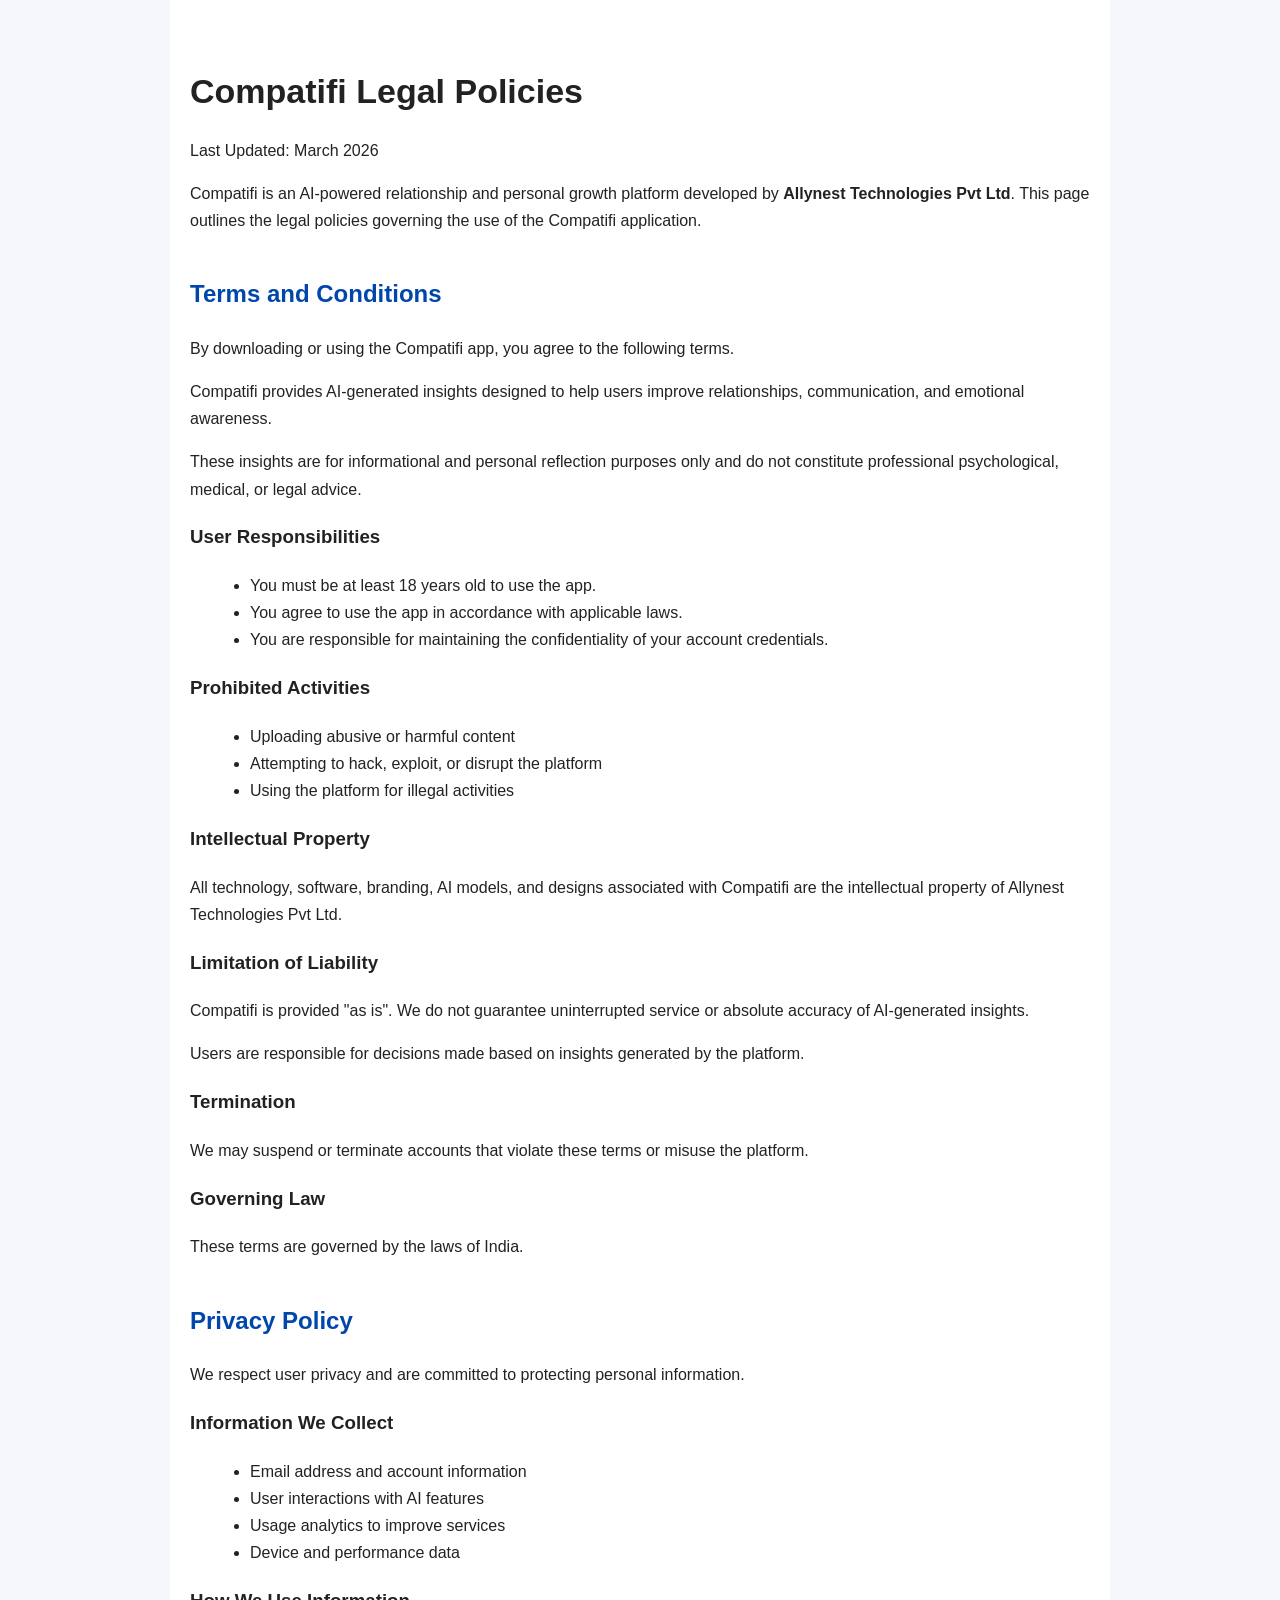
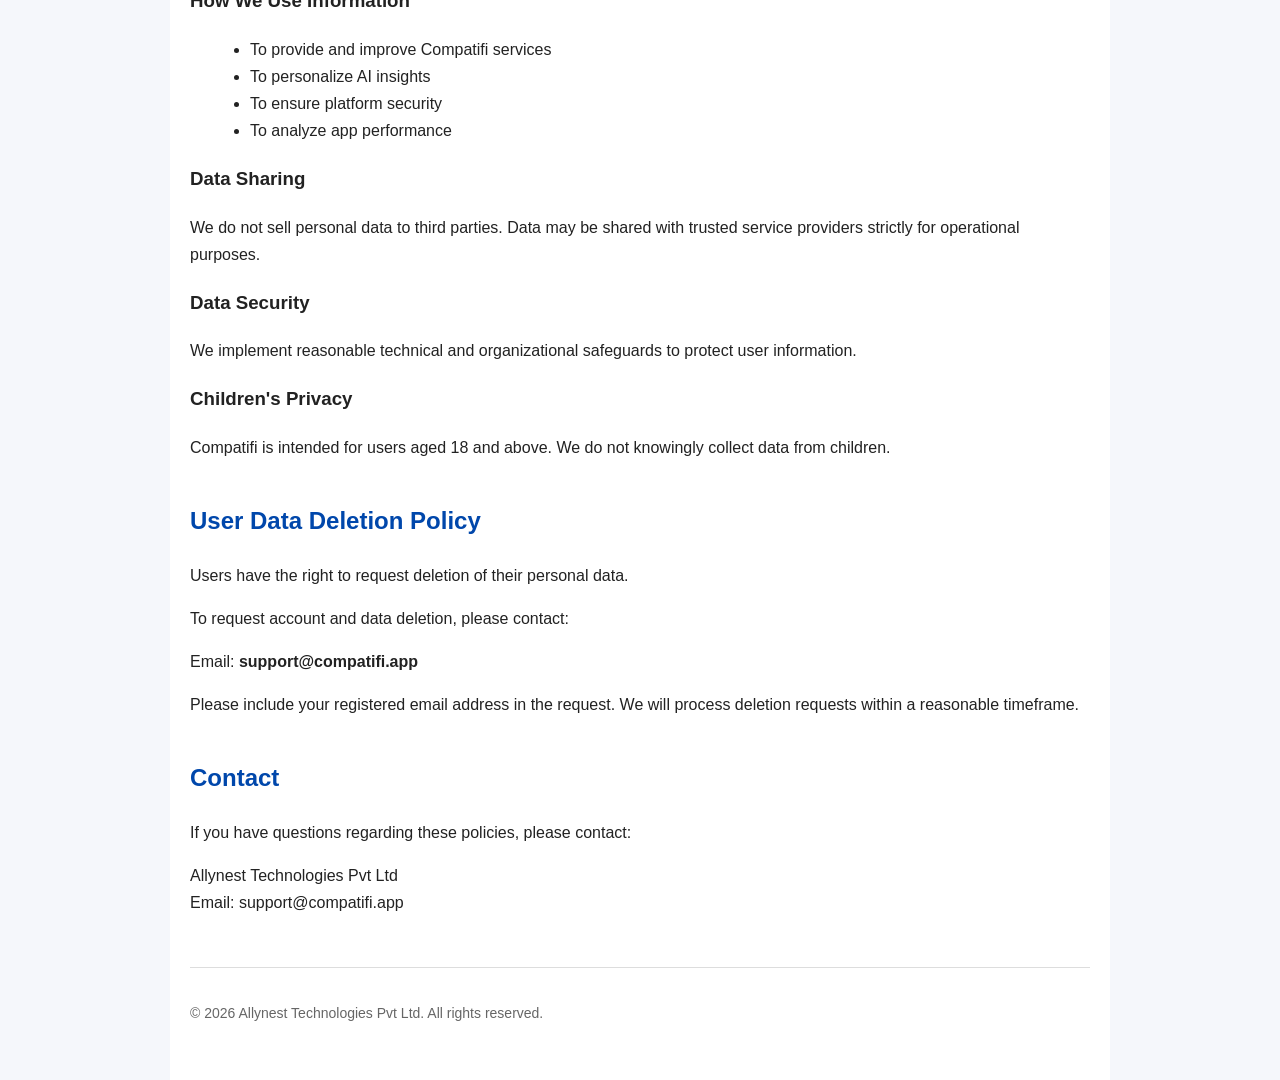
==== legal.html @ 257a2858 "add legel and product" ====
<!DOCTYPE html>
<html lang="en">
<head>

<meta charset="UTF-8">
<meta name="viewport" content="width=device-width, initial-scale=1.0">

<title>Compatifi Legal Policies | AllyNest Technologies</title>

<meta name="description" content="Privacy Policy, Terms & Conditions, and Data Deletion Policy for Compatifi app developed by Allynest Technologies Pvt Ltd">

<style>

body{
font-family:Arial, sans-serif;
line-height:1.7;
margin:0;
padding:0;
background:#f5f7fb;
color:#222;
}

.container{
max-width:900px;
margin:auto;
padding:40px 20px;
background:white;
}

h1{
font-size:34px;
margin-bottom:10px;
}

h2{
margin-top:40px;
color:#0047ab;
}

p{
margin-bottom:15px;
}

ul{
margin-left:20px;
margin-bottom:15px;
}

footer{
margin-top:50px;
padding-top:20px;
border-top:1px solid #ddd;
font-size:14px;
color:#666;
}

</style>

</head>

<body>

<div class="container">

<h1>Compatifi Legal Policies</h1>

<p>Last Updated: March 2026</p>

<p>
Compatifi is an AI-powered relationship and personal growth platform developed by <strong>Allynest Technologies Pvt Ltd</strong>.
This page outlines the legal policies governing the use of the Compatifi application.
</p>

<!-- TERMS AND CONDITIONS -->

<h2>Terms and Conditions</h2>

<p>
By downloading or using the Compatifi app, you agree to the following terms.
</p>

<p>
Compatifi provides AI-generated insights designed to help users improve relationships,
communication, and emotional awareness.
</p>

<p>
These insights are for informational and personal reflection purposes only and
do not constitute professional psychological, medical, or legal advice.
</p>

<h3>User Responsibilities</h3>

<ul>
<li>You must be at least 18 years old to use the app.</li>
<li>You agree to use the app in accordance with applicable laws.</li>
<li>You are responsible for maintaining the confidentiality of your account credentials.</li>
</ul>

<h3>Prohibited Activities</h3>

<ul>
<li>Uploading abusive or harmful content</li>
<li>Attempting to hack, exploit, or disrupt the platform</li>
<li>Using the platform for illegal activities</li>
</ul>

<h3>Intellectual Property</h3>

<p>
All technology, software, branding, AI models, and designs associated with Compatifi
are the intellectual property of Allynest Technologies Pvt Ltd.
</p>

<h3>Limitation of Liability</h3>

<p>
Compatifi is provided "as is". We do not guarantee uninterrupted service or
absolute accuracy of AI-generated insights.
</p>

<p>
Users are responsible for decisions made based on insights generated by the platform.
</p>

<h3>Termination</h3>

<p>
We may suspend or terminate accounts that violate these terms or misuse the platform.
</p>

<h3>Governing Law</h3>

<p>
These terms are governed by the laws of India.
</p>

<!-- PRIVACY POLICY -->

<h2>Privacy Policy</h2>

<p>
We respect user privacy and are committed to protecting personal information.
</p>

<h3>Information We Collect</h3>

<ul>
<li>Email address and account information</li>
<li>User interactions with AI features</li>
<li>Usage analytics to improve services</li>
<li>Device and performance data</li>
</ul>

<h3>How We Use Information</h3>

<ul>
<li>To provide and improve Compatifi services</li>
<li>To personalize AI insights</li>
<li>To ensure platform security</li>
<li>To analyze app performance</li>
</ul>

<h3>Data Sharing</h3>

<p>
We do not sell personal data to third parties.
Data may be shared with trusted service providers strictly for operational purposes.
</p>

<h3>Data Security</h3>

<p>
We implement reasonable technical and organizational safeguards
to protect user information.
</p>

<h3>Children's Privacy</h3>

<p>
Compatifi is intended for users aged 18 and above.
We do not knowingly collect data from children.
</p>

<!-- DATA DELETION -->

<h2>User Data Deletion Policy</h2>

<p>
Users have the right to request deletion of their personal data.
</p>

<p>
To request account and data deletion, please contact:
</p>

<p>
Email: <strong>support@compatifi.app</strong>
</p>

<p>
Please include your registered email address in the request.
We will process deletion requests within a reasonable timeframe.
</p>

<!-- CONTACT -->

<h2>Contact</h2>

<p>
If you have questions regarding these policies, please contact:
</p>

<p>
Allynest Technologies Pvt Ltd<br>
Email: support@compatifi.app
</p>

<footer>

<p>
© 2026 Allynest Technologies Pvt Ltd. All rights reserved.
</p>

</footer>

</div>

</body>
</html>
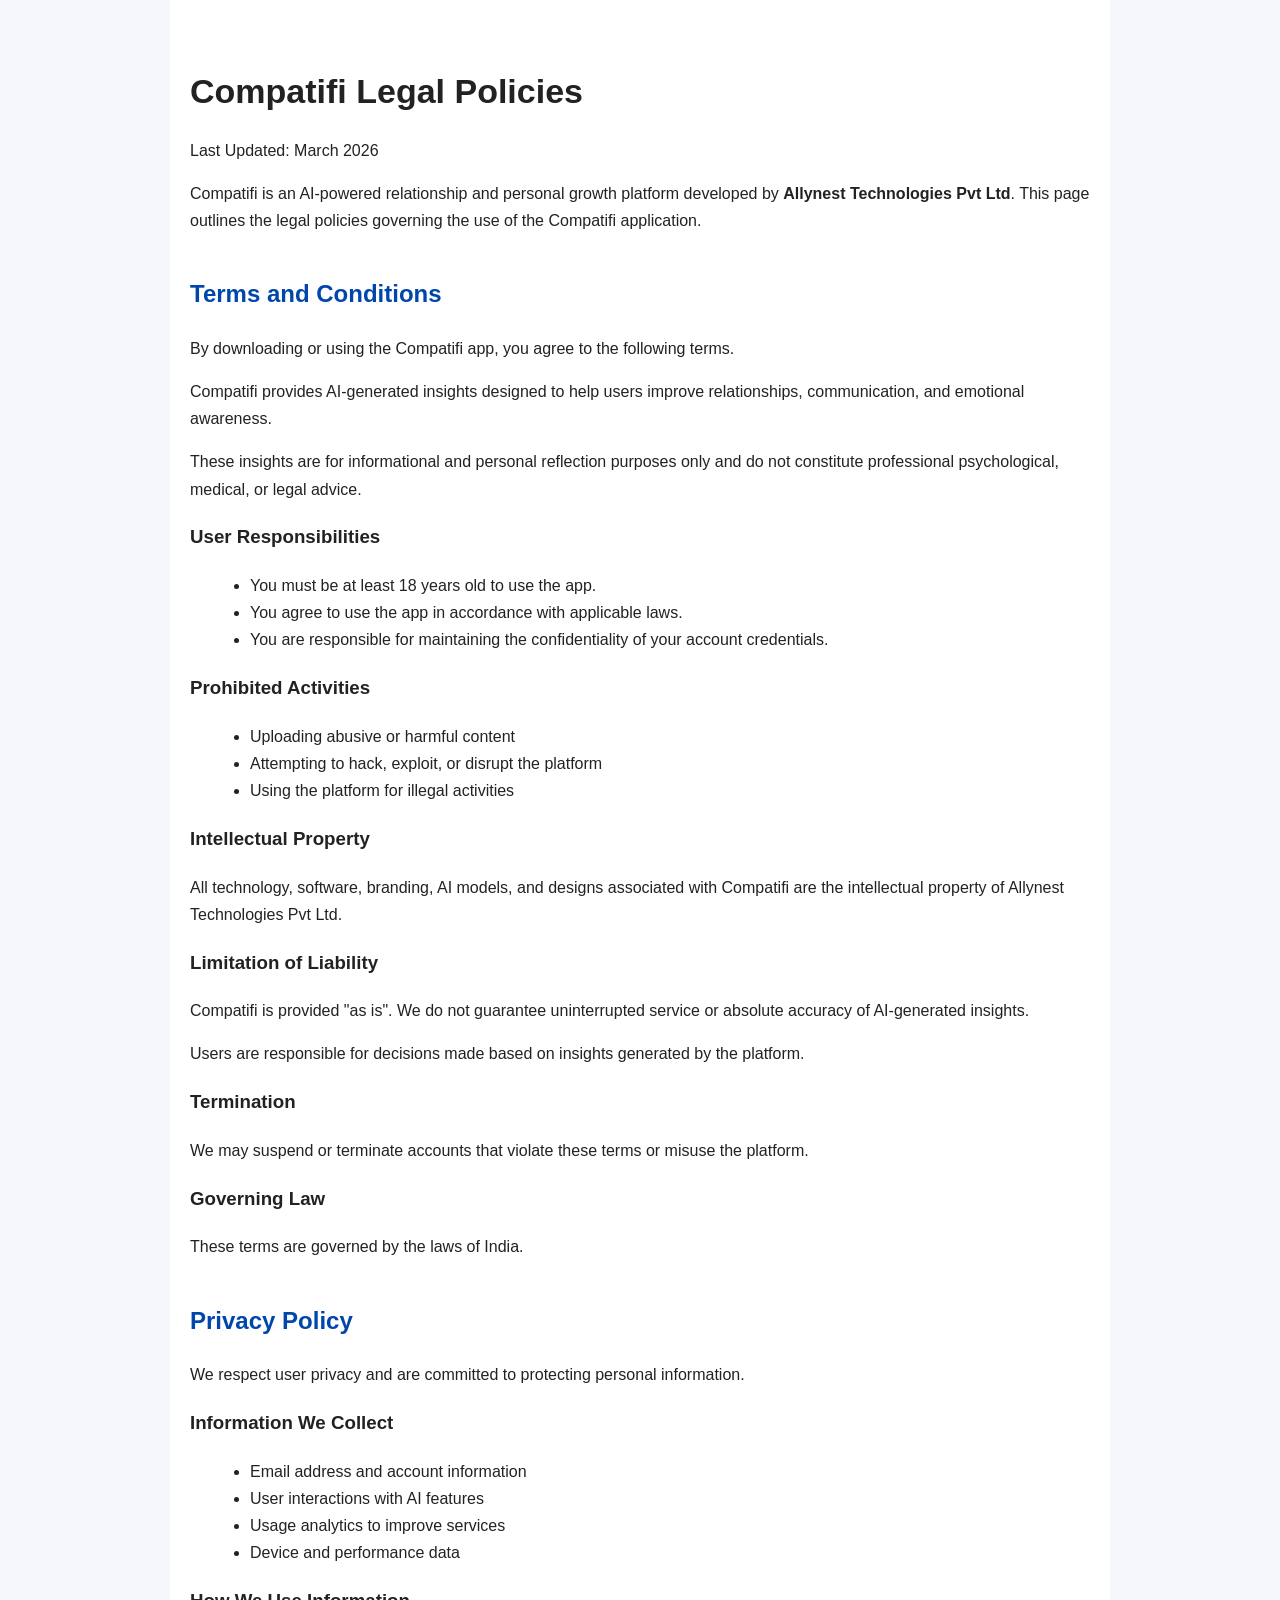
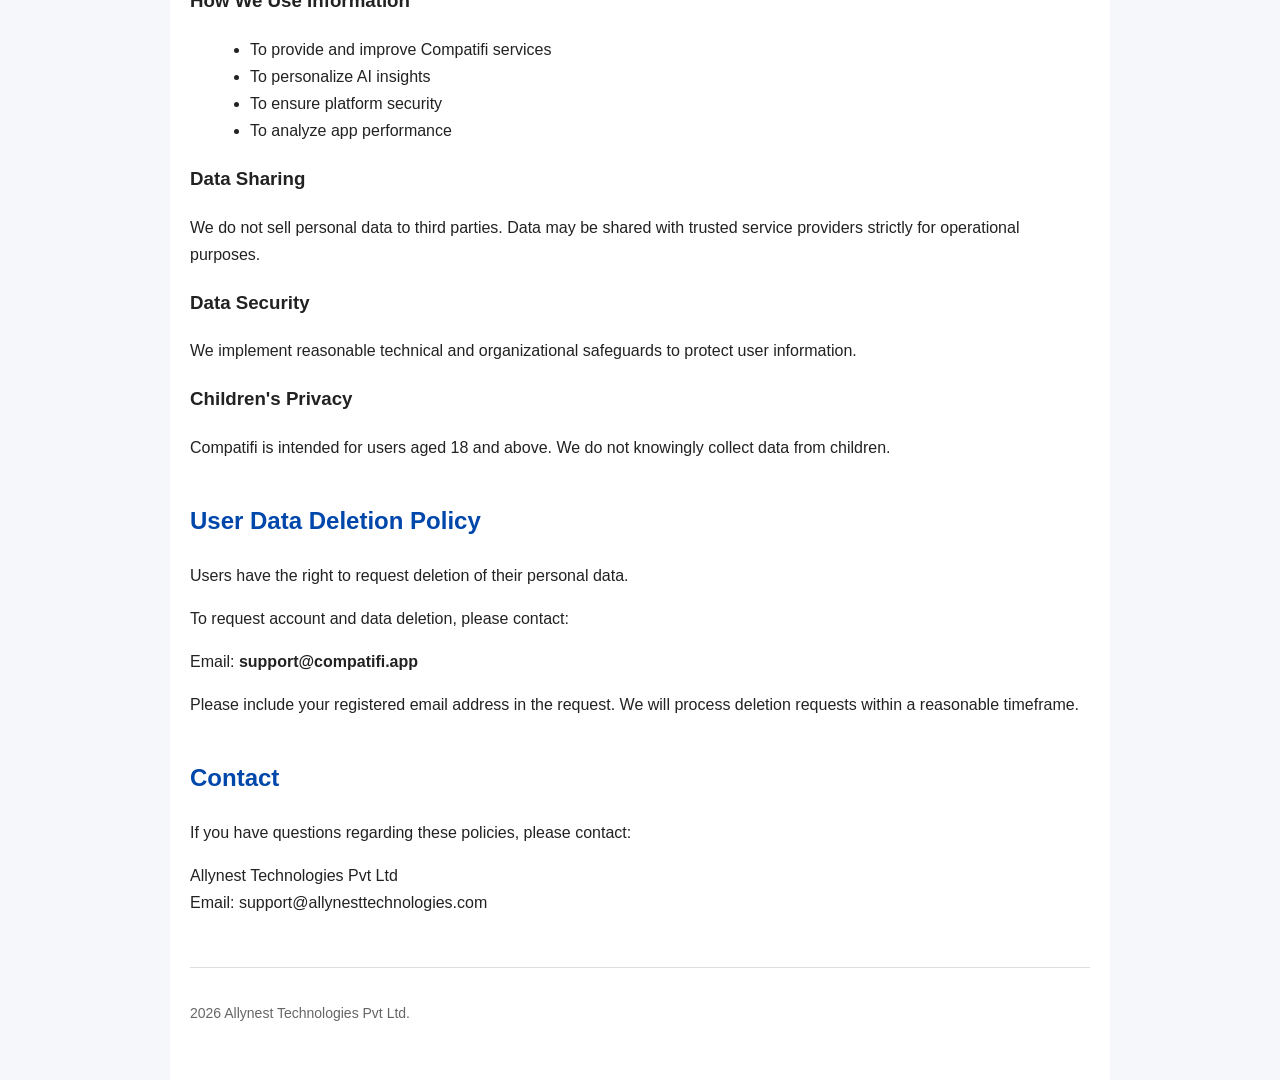
==== commit ade83e87: "add info" ====
--- a/legal.html
+++ b/legal.html
@@ -213,13 +213,13 @@
 
 <p>
 Allynest Technologies Pvt Ltd<br>
-Email: support@compatifi.app
+Email: support@allynesttechnologies.com
 </p>
 
 <footer>
 
 <p>
-© 2026 Allynest Technologies Pvt Ltd. All rights reserved.
+ 2026 Allynest Technologies Pvt Ltd.
 </p>
 
 </footer>
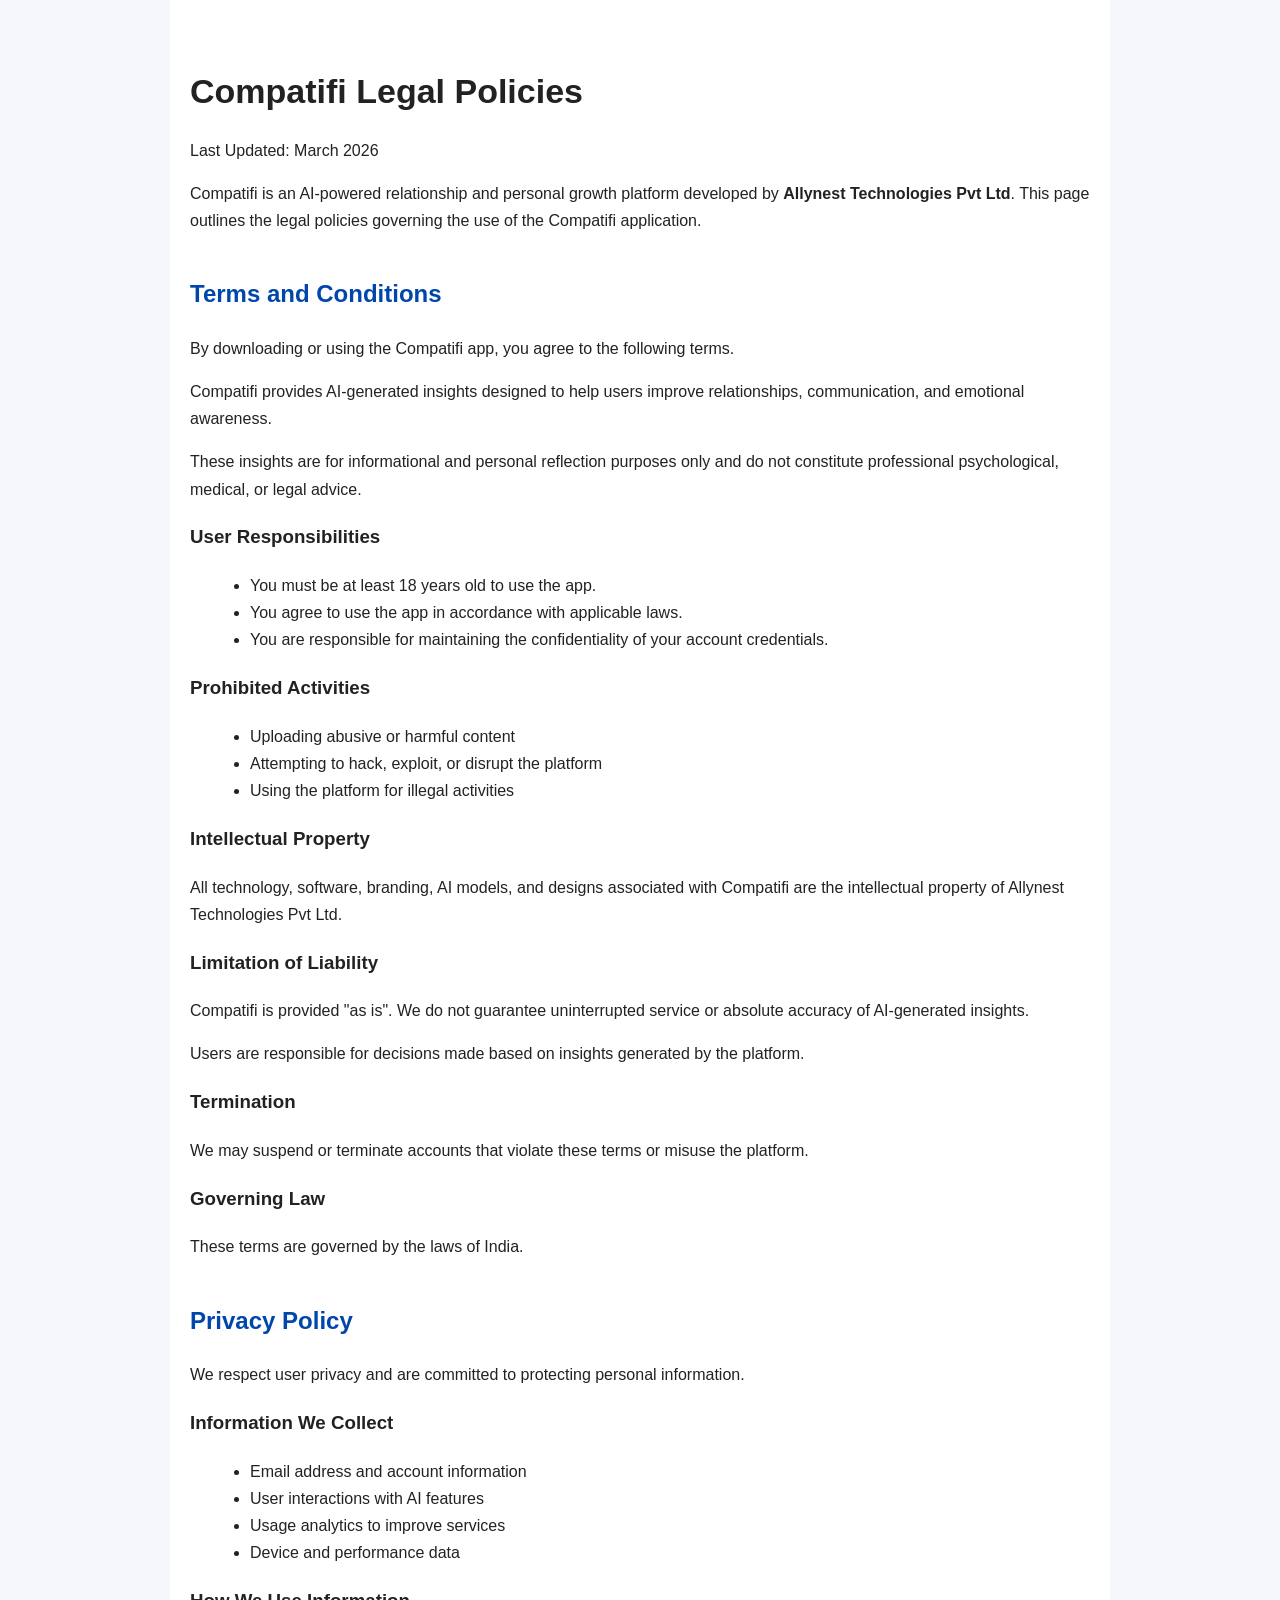
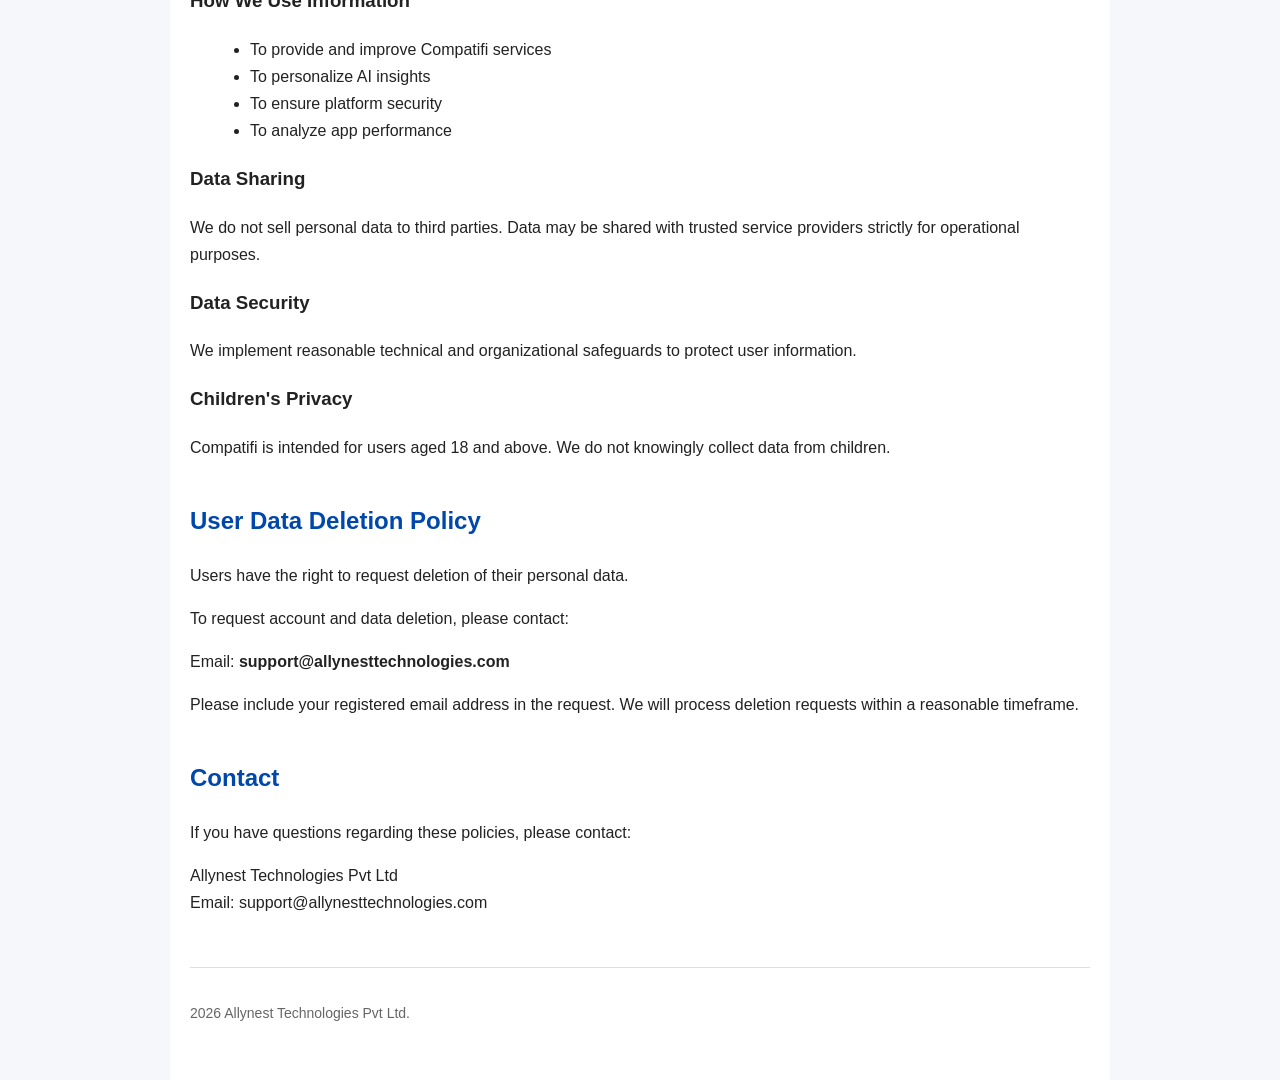
==== commit 3919a4a9: "ADD INFO" ====
--- a/legal.html
+++ b/legal.html
@@ -195,7 +195,7 @@
 </p>
 
 <p>
-Email: <strong>support@compatifi.app</strong>
+Email: <strong>support@allynesttechnologies.com</strong>
 </p>
 
 <p>
